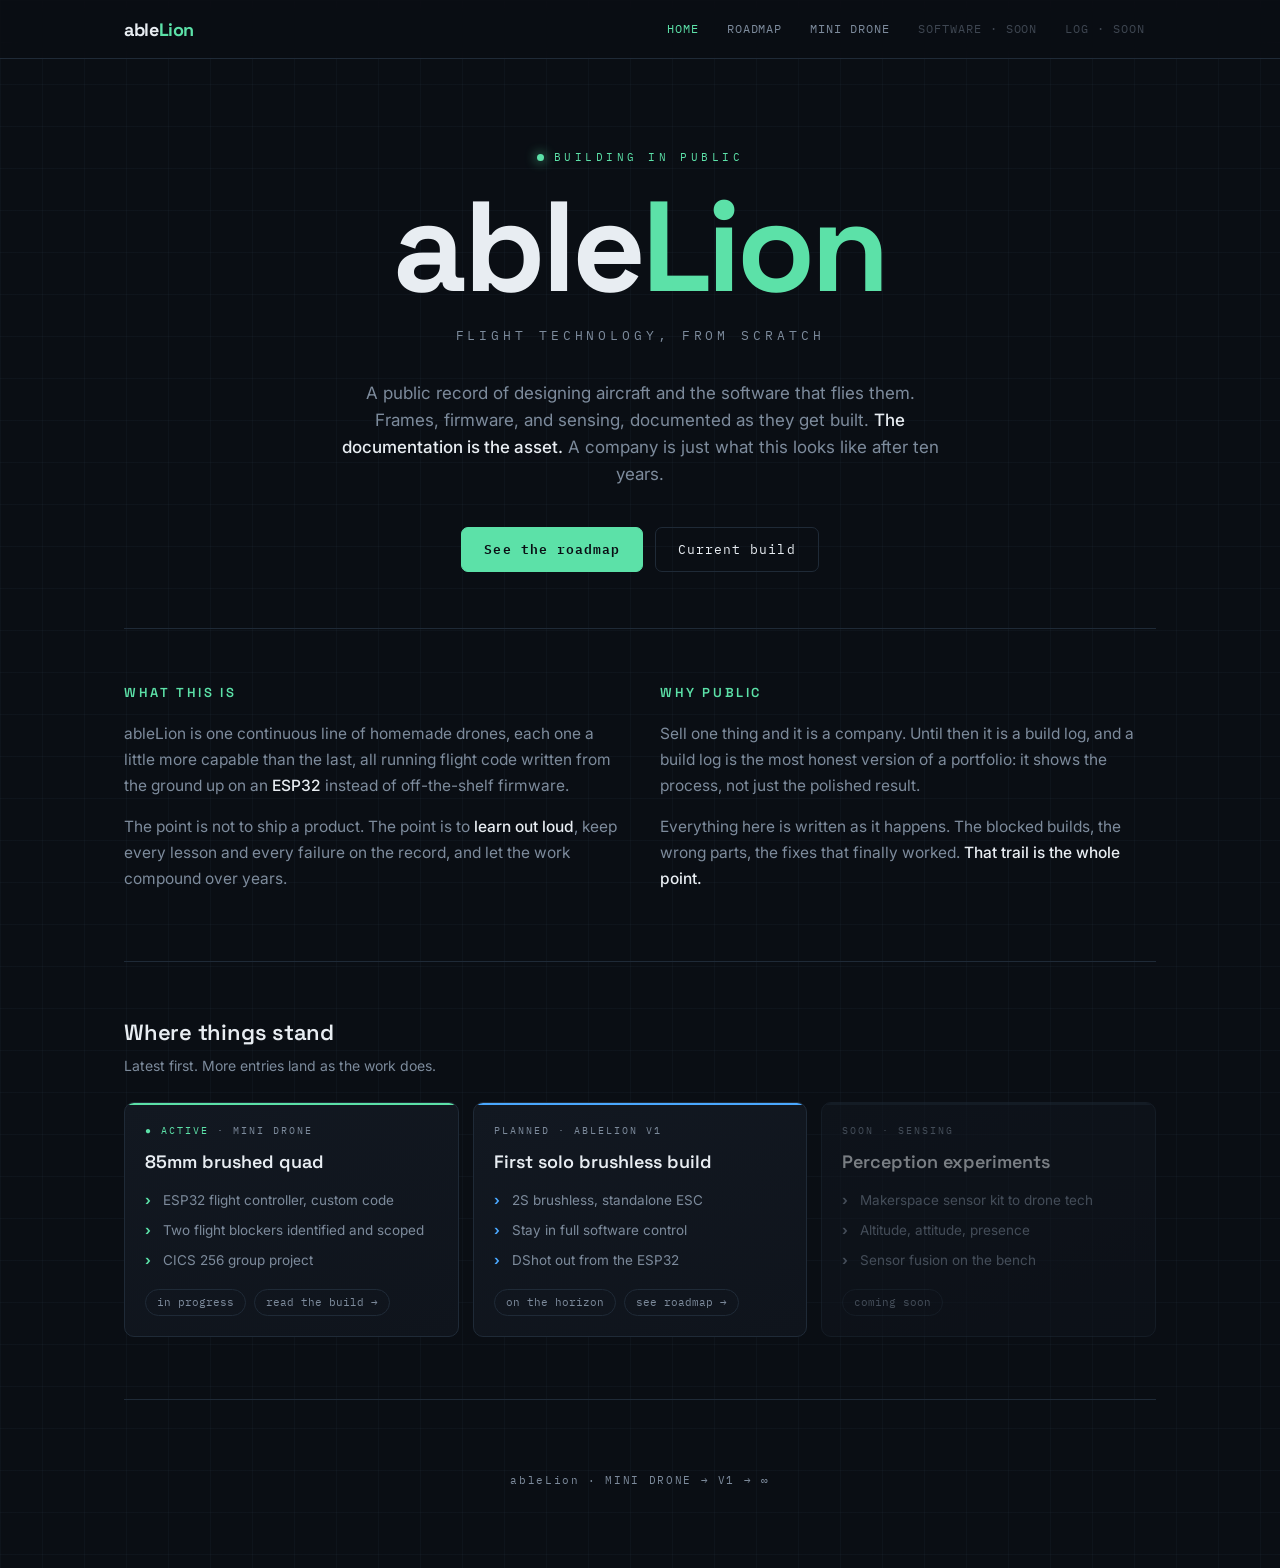
==== index.html @ c506b59f "ableLion site: homepage, roadmap, mini-drone build log" ====
<!DOCTYPE html>
<html lang="en">
<head>
<meta charset="UTF-8">
<meta name="viewport" content="width=device-width, initial-scale=1.0">
<title>ableLion</title>
<link rel="stylesheet" href="style.css">
<style>
  .hero{padding:90px 0 56px;text-align:center;border-bottom:1px solid var(--line)}
  .hero .eyebrow{justify-content:center}
  .hero h1{font-size:clamp(56px,13vw,128px)}
  .tagline{font-family:'IBM Plex Mono',monospace;font-size:13px;letter-spacing:.3em;
    text-transform:uppercase;color:var(--dim);margin-top:18px}
  .mission{max-width:600px;margin:34px auto 0;color:var(--dim);font-size:17px;line-height:1.6}
  .mission b{color:var(--ink);font-weight:500}
  .cta{display:flex;gap:12px;justify-content:center;flex-wrap:wrap;margin-top:38px}
  .btn{font-family:'IBM Plex Mono',monospace;font-size:13px;letter-spacing:.08em;
    padding:12px 22px;border-radius:7px;border:1px solid var(--line);transition:.18s}
  .btn.p{background:var(--signal);color:var(--void);border-color:var(--signal);font-weight:600}
  .btn.p:hover{box-shadow:0 0 22px rgba(92,225,168,.4)}
  .btn:hover{border-color:var(--signal);color:var(--ink)}

  .intro{padding:54px 0;border-bottom:1px solid var(--line)}
  .intro-grid{display:grid;grid-template-columns:1fr 1fr;gap:40px;align-items:start}
  .intro h2{font-family:'Space Grotesk',sans-serif;font-size:13px;letter-spacing:.2em;
    text-transform:uppercase;color:var(--signal);margin-bottom:18px;font-weight:600}
  .intro p{color:var(--dim);font-size:15.5px;line-height:1.7;margin-bottom:14px}
  .intro p b{color:var(--ink);font-weight:500}
  @media(max-width:720px){.intro-grid{grid-template-columns:1fr;gap:28px}}

  .status{padding:54px 0}
  .status h2{font-family:'Space Grotesk',sans-serif;font-size:22px;font-weight:600;
    margin-bottom:6px;letter-spacing:-.01em}
  .status-sub{color:var(--dim);font-size:14px;margin-bottom:26px}
  .feed a.card{display:block;transition:.18s}
  .feed a.card:hover{border-color:var(--signal);transform:translateY(-2px)}
  .feed .card-k .stamp{color:var(--signal)}
  .soon-card{opacity:.5}
  .soon-card .card-k{color:var(--dim)}
</style>
</head>
<body>

<nav><div class="nav-inner">
  <div class="brand">able<span class="l">Lion</span></div>
  <div class="nav-links">
    <a href="index.html" class="active">HOME</a>
    <a href="roadmap.html">ROADMAP</a>
    <a href="mini-drone.html">MINI DRONE</a>
    <a class="soon">SOFTWARE · SOON</a>
    <a class="soon">LOG · SOON</a>
  </div>
</div></nav>

<div class="wrap">

  <section class="hero">
    <div class="eyebrow">Building in public</div>
    <h1><span class="a">able</span><span class="l">Lion</span></h1>
    <p class="tagline">flight technology, from scratch</p>
    <p class="mission">A public record of designing aircraft and the software that flies them. Frames, firmware, and sensing, documented as they get built. <b>The documentation is the asset.</b> A company is just what this looks like after ten years.</p>
    <div class="cta">
      <a href="roadmap.html" class="btn p">See the roadmap</a>
      <a href="mini-drone.html" class="btn">Current build</a>
    </div>
  </section>

  <section class="intro">
    <div class="intro-grid">
      <div>
        <h2>What this is</h2>
        <p>ableLion is one continuous line of homemade drones, each one a little more capable than the last, all running flight code written from the ground up on an <b>ESP32</b> instead of off-the-shelf firmware.</p>
        <p>The point is not to ship a product. The point is to <b>learn out loud</b>, keep every lesson and every failure on the record, and let the work compound over years.</p>
      </div>
      <div>
        <h2>Why public</h2>
        <p>Sell one thing and it is a company. Until then it is a build log, and a build log is the most honest version of a portfolio: it shows the process, not just the polished result.</p>
        <p>Everything here is written as it happens. The blocked builds, the wrong parts, the fixes that finally worked. <b>That trail is the whole point.</b></p>
      </div>
    </div>
  </section>

  <section class="status">
    <h2>Where things stand</h2>
    <p class="status-sub">Latest first. More entries land as the work does.</p>
    <div class="grid feed">

      <a href="mini-drone.html" class="card s">
        <div class="card-k"><span class="stamp">● ACTIVE</span> · MINI DRONE</div>
        <h3>85mm brushed quad</h3>
        <ul>
          <li>ESP32 flight controller, custom code</li>
          <li>Two flight blockers identified and scoped</li>
          <li>CICS 256 group project</li>
        </ul>
        <div class="specs">
          <span class="chip">in progress</span>
          <span class="chip">read the build →</span>
        </div>
      </a>

      <a href="roadmap.html" class="card b">
        <div class="card-k">PLANNED · ableLion V1</div>
        <h3>First solo brushless build</h3>
        <ul>
          <li>2S brushless, standalone ESC</li>
          <li>Stay in full software control</li>
          <li>DShot out from the ESP32</li>
        </ul>
        <div class="specs">
          <span class="chip">on the horizon</span>
          <span class="chip">see roadmap →</span>
        </div>
      </a>

      <div class="card soon-card">
        <div class="card-k">SOON · SENSING</div>
        <h3>Perception experiments</h3>
        <ul>
          <li>Makerspace sensor kit to drone tech</li>
          <li>Altitude, attitude, presence</li>
          <li>Sensor fusion on the bench</li>
        </ul>
        <div class="specs"><span class="chip">coming soon</span></div>
      </div>

    </div>
  </section>

  <footer><p>ableLion · MINI DRONE → V1 → ∞</p></footer>

</div>
</body>
</html>
---- style.css ----
@import url('https://fonts.googleapis.com/css2?family=Space+Grotesk:wght@400;500;600;700&family=IBM+Plex+Mono:wght@400;500;600&family=Inter:wght@400;500&display=swap');

:root{
  --void:#0a0e14;
  --panel:#121821;
  --panel-2:#0f141c;
  --line:#1f2a37;
  --ink:#e8edf2;
  --dim:#7d8b9c;
  --signal:#5ce1a8;
  --warn:#ffb347;
  --beam:#4aa8ff;
  --grid:rgba(90,120,150,0.06);
}
*{box-sizing:border-box;margin:0;padding:0}
html{scroll-behavior:smooth}
body{
  background:var(--void);
  color:var(--ink);
  font-family:'Inter',system-ui,sans-serif;
  line-height:1.5;
  background-image:
    linear-gradient(var(--grid) 1px,transparent 1px),
    linear-gradient(90deg,var(--grid) 1px,transparent 1px);
  background-size:42px 42px;
  padding:0 0 80px;
}
a{color:inherit;text-decoration:none}
.wrap{max-width:1080px;margin:0 auto;padding:0 24px}

/* NAV */
nav{
  border-bottom:1px solid var(--line);
  position:sticky;top:0;z-index:50;
  background:rgba(10,14,20,.82);
  backdrop-filter:blur(10px);
}
.nav-inner{
  max-width:1080px;margin:0 auto;padding:14px 24px;
  display:flex;align-items:center;justify-content:space-between;
}
.brand{
  font-family:'Space Grotesk',sans-serif;font-weight:700;font-size:18px;
  letter-spacing:-.02em;
}
.brand .l{color:var(--signal)}
.nav-links{display:flex;gap:6px;flex-wrap:wrap}
.nav-links a{
  font-family:'IBM Plex Mono',monospace;font-size:12px;letter-spacing:.08em;
  color:var(--dim);padding:6px 11px;border-radius:5px;transition:.18s;
}
.nav-links a:hover{color:var(--ink);background:var(--panel)}
.nav-links a.active{color:var(--signal)}
.nav-links a.soon{opacity:.45;cursor:default}
.nav-links a.soon:hover{background:none;color:var(--dim)}

/* HERO bits */
.eyebrow{
  font-family:'IBM Plex Mono',monospace;
  font-size:11px;letter-spacing:.32em;text-transform:uppercase;
  color:var(--signal);display:flex;align-items:center;gap:10px;margin-bottom:20px;
}
.eyebrow.b{color:var(--beam)}
.eyebrow.b::before{background:var(--beam);box-shadow:0 0 12px var(--beam)}
.eyebrow.w{color:var(--warn)}
.eyebrow.w::before{background:var(--warn);box-shadow:0 0 12px var(--warn)}
.eyebrow::before{content:"";width:7px;height:7px;border-radius:50%;
  background:var(--signal);box-shadow:0 0 12px var(--signal);
  animation:pulse 2.4s ease-in-out infinite;}
@keyframes pulse{0%,100%{opacity:1}50%{opacity:.35}}

h1{font-family:'Space Grotesk',sans-serif;font-weight:700;
  font-size:clamp(40px,8vw,78px);line-height:.96;letter-spacing:-.03em;}
h1 .a{color:var(--ink)} h1 .l{color:var(--signal)}

.specs{display:flex;flex-wrap:wrap;gap:8px;margin-top:14px}
.chip{font-family:'IBM Plex Mono',monospace;font-size:11px;color:var(--dim);
  border:1px solid var(--line);border-radius:20px;padding:4px 11px}

/* CARDS */
.grid{display:grid;grid-template-columns:repeat(auto-fit,minmax(250px,1fr));gap:14px}
.card{background:linear-gradient(160deg,var(--panel),var(--panel-2));
  border:1px solid var(--line);border-radius:10px;padding:20px;
  position:relative;overflow:hidden;}
.card::before{content:"";position:absolute;top:0;left:0;width:100%;height:2px;
  background:var(--accent,var(--line))}
.card.s{--accent:var(--signal)} .card.b{--accent:var(--beam)} .card.w{--accent:var(--warn)}
.card-k{font-family:'IBM Plex Mono',monospace;font-size:10px;letter-spacing:.2em;
  text-transform:uppercase;color:var(--dim);margin-bottom:10px}
.card h3{font-family:'Space Grotesk',sans-serif;font-size:18px;font-weight:600;margin-bottom:10px}
.card ul{list-style:none;font-size:13.5px;color:var(--dim)}
.card li{padding:5px 0 5px 18px;position:relative}
.card li::before{content:"›";position:absolute;left:0;color:var(--accent,var(--dim));font-weight:700}
.card li b{color:var(--ink);font-weight:500}

footer{padding-top:40px;text-align:center;border-top:1px solid var(--line);margin-top:8px}
footer p{font-family:'IBM Plex Mono',monospace;font-size:11px;color:var(--dim);letter-spacing:.15em;padding-top:32px}

@media (prefers-reduced-motion:reduce){*{animation:none!important}}
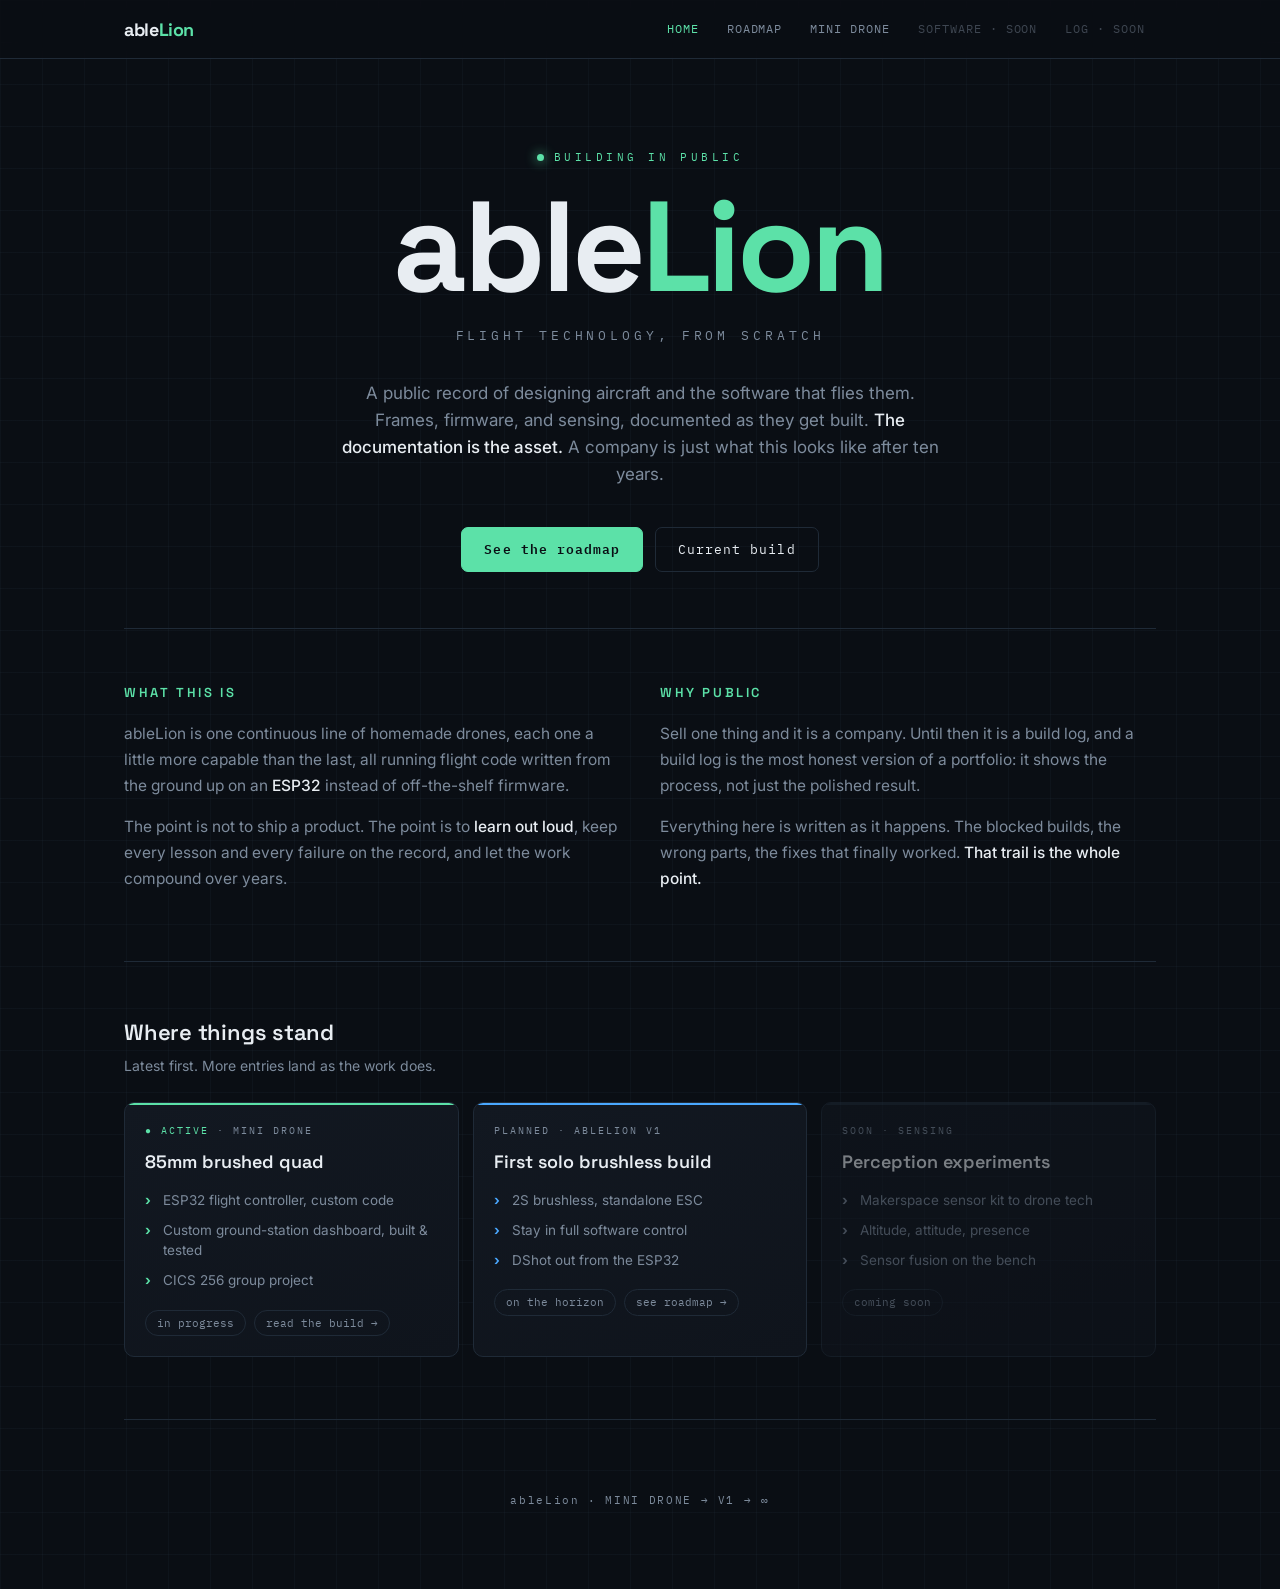
==== commit 823bb48b: "Reframe site as a record of done work; add ground-station dashboard shot" ====
--- a/index.html
+++ b/index.html
@@ -90,7 +90,7 @@
         <h3>85mm brushed quad</h3>
         <ul>
           <li>ESP32 flight controller, custom code</li>
-          <li>Two flight blockers identified and scoped</li>
+          <li>Custom ground-station dashboard, built &amp; tested</li>
           <li>CICS 256 group project</li>
         </ul>
         <div class="specs">
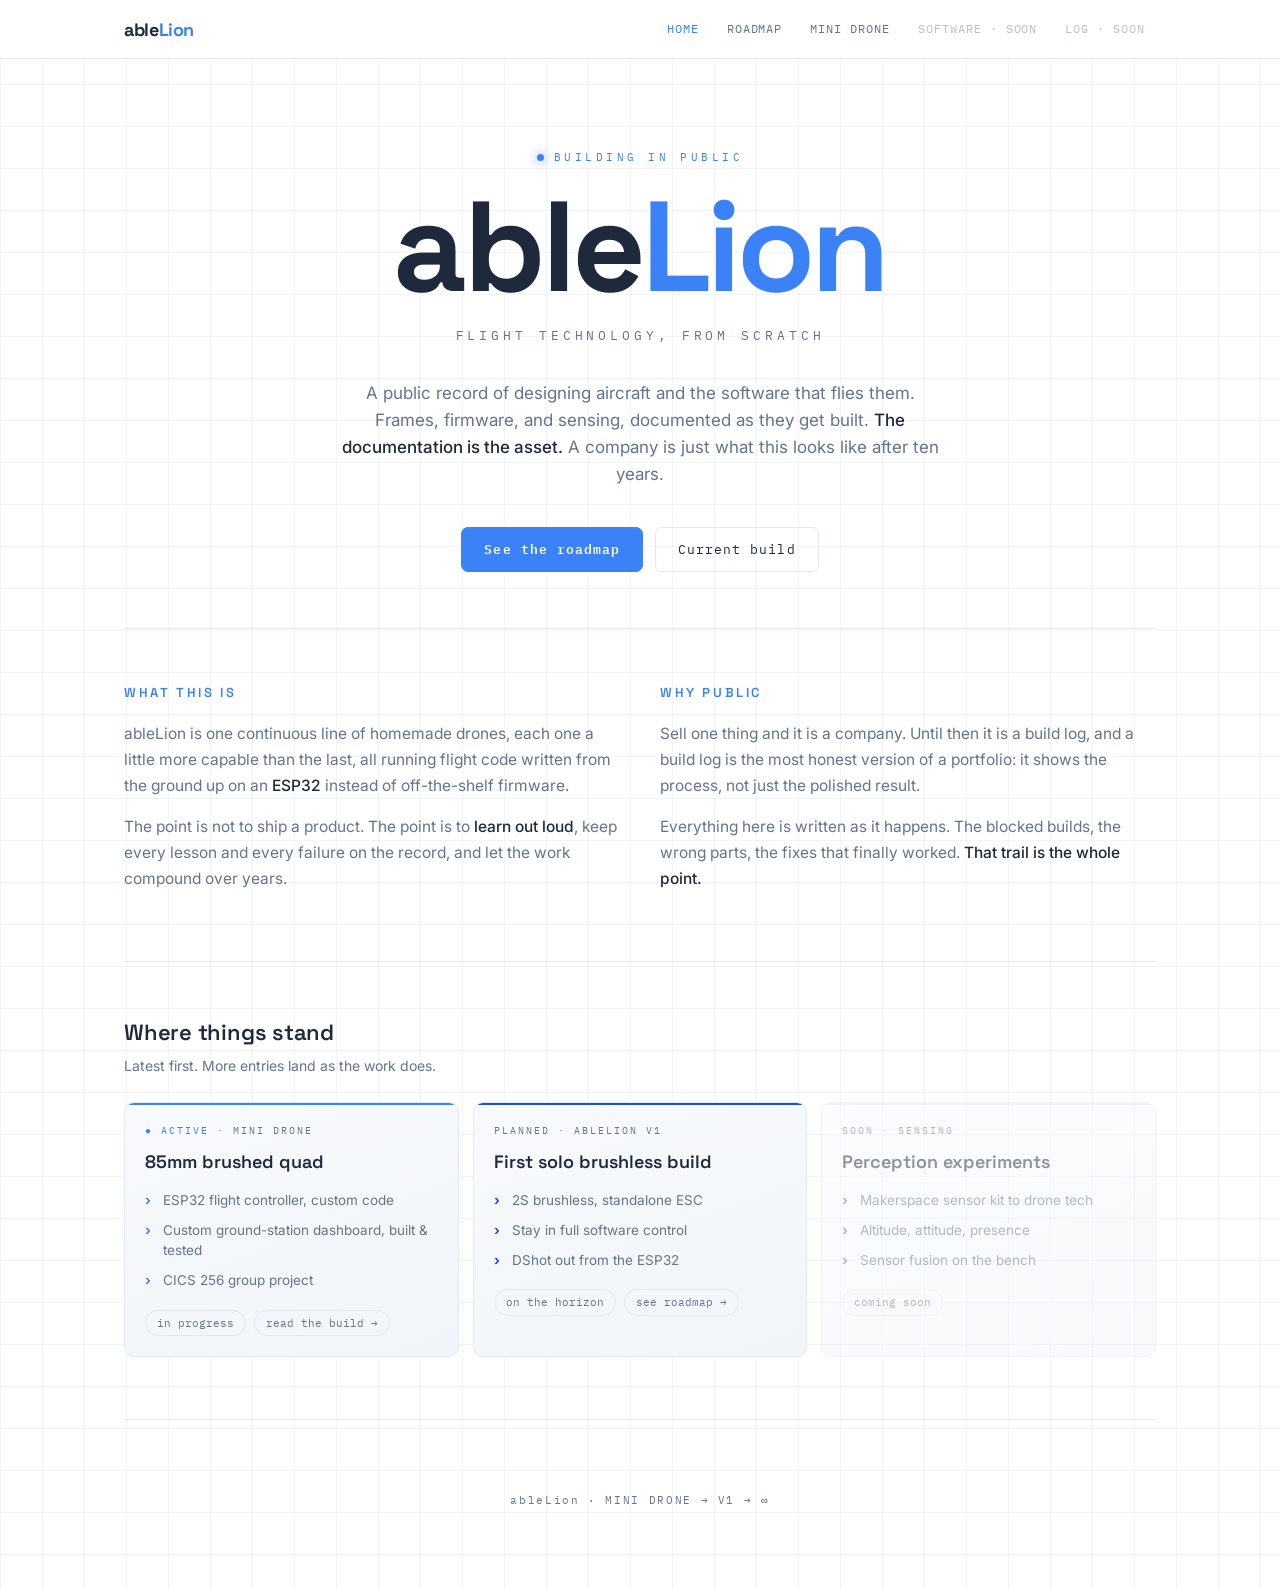
==== commit 229a6127: "Restyle site to a white / blue / grey palette (matches the dashboard)" ====
--- a/index.html
+++ b/index.html
@@ -17,7 +17,7 @@
   .btn{font-family:'IBM Plex Mono',monospace;font-size:13px;letter-spacing:.08em;
     padding:12px 22px;border-radius:7px;border:1px solid var(--line);transition:.18s}
   .btn.p{background:var(--signal);color:var(--void);border-color:var(--signal);font-weight:600}
-  .btn.p:hover{box-shadow:0 0 22px rgba(92,225,168,.4)}
+  .btn.p:hover{box-shadow:0 0 22px rgba(59,130,246,.35)}
   .btn:hover{border-color:var(--signal);color:var(--ink)}
 
   .intro{padding:54px 0;border-bottom:1px solid var(--line)}
--- a/style.css
+++ b/style.css
@@ -1,16 +1,16 @@
 @import url('https://fonts.googleapis.com/css2?family=Space+Grotesk:wght@400;500;600;700&family=IBM+Plex+Mono:wght@400;500;600&family=Inter:wght@400;500&display=swap');
 
 :root{
-  --void:#0a0e14;
-  --panel:#121821;
-  --panel-2:#0f141c;
-  --line:#1f2a37;
-  --ink:#e8edf2;
-  --dim:#7d8b9c;
-  --signal:#5ce1a8;
-  --warn:#ffb347;
-  --beam:#4aa8ff;
-  --grid:rgba(90,120,150,0.06);
+  --void:#ffffff;        /* white — main background */
+  --panel:#f8fafc;       /* light grey panel */
+  --panel-2:#f1f5f9;     /* light grey panel (gradient end) */
+  --line:#e2e8f0;        /* hairlines / borders */
+  --ink:#1e293b;         /* primary dark-slate text */
+  --dim:#64748b;         /* grey secondary text */
+  --signal:#3b82f6;      /* primary blue accent */
+  --warn:#475569;        /* slate grey (status / inactive) */
+  --beam:#1d4ed8;        /* deep blue secondary accent */
+  --grid:rgba(100,116,139,0.08);  /* subtle grey grid on white */
 }
 *{box-sizing:border-box;margin:0;padding:0}
 html{scroll-behavior:smooth}
@@ -32,7 +32,7 @@
 nav{
   border-bottom:1px solid var(--line);
   position:sticky;top:0;z-index:50;
-  background:rgba(10,14,20,.82);
+  background:rgba(255,255,255,.82);
   backdrop-filter:blur(10px);
 }
 .nav-inner{
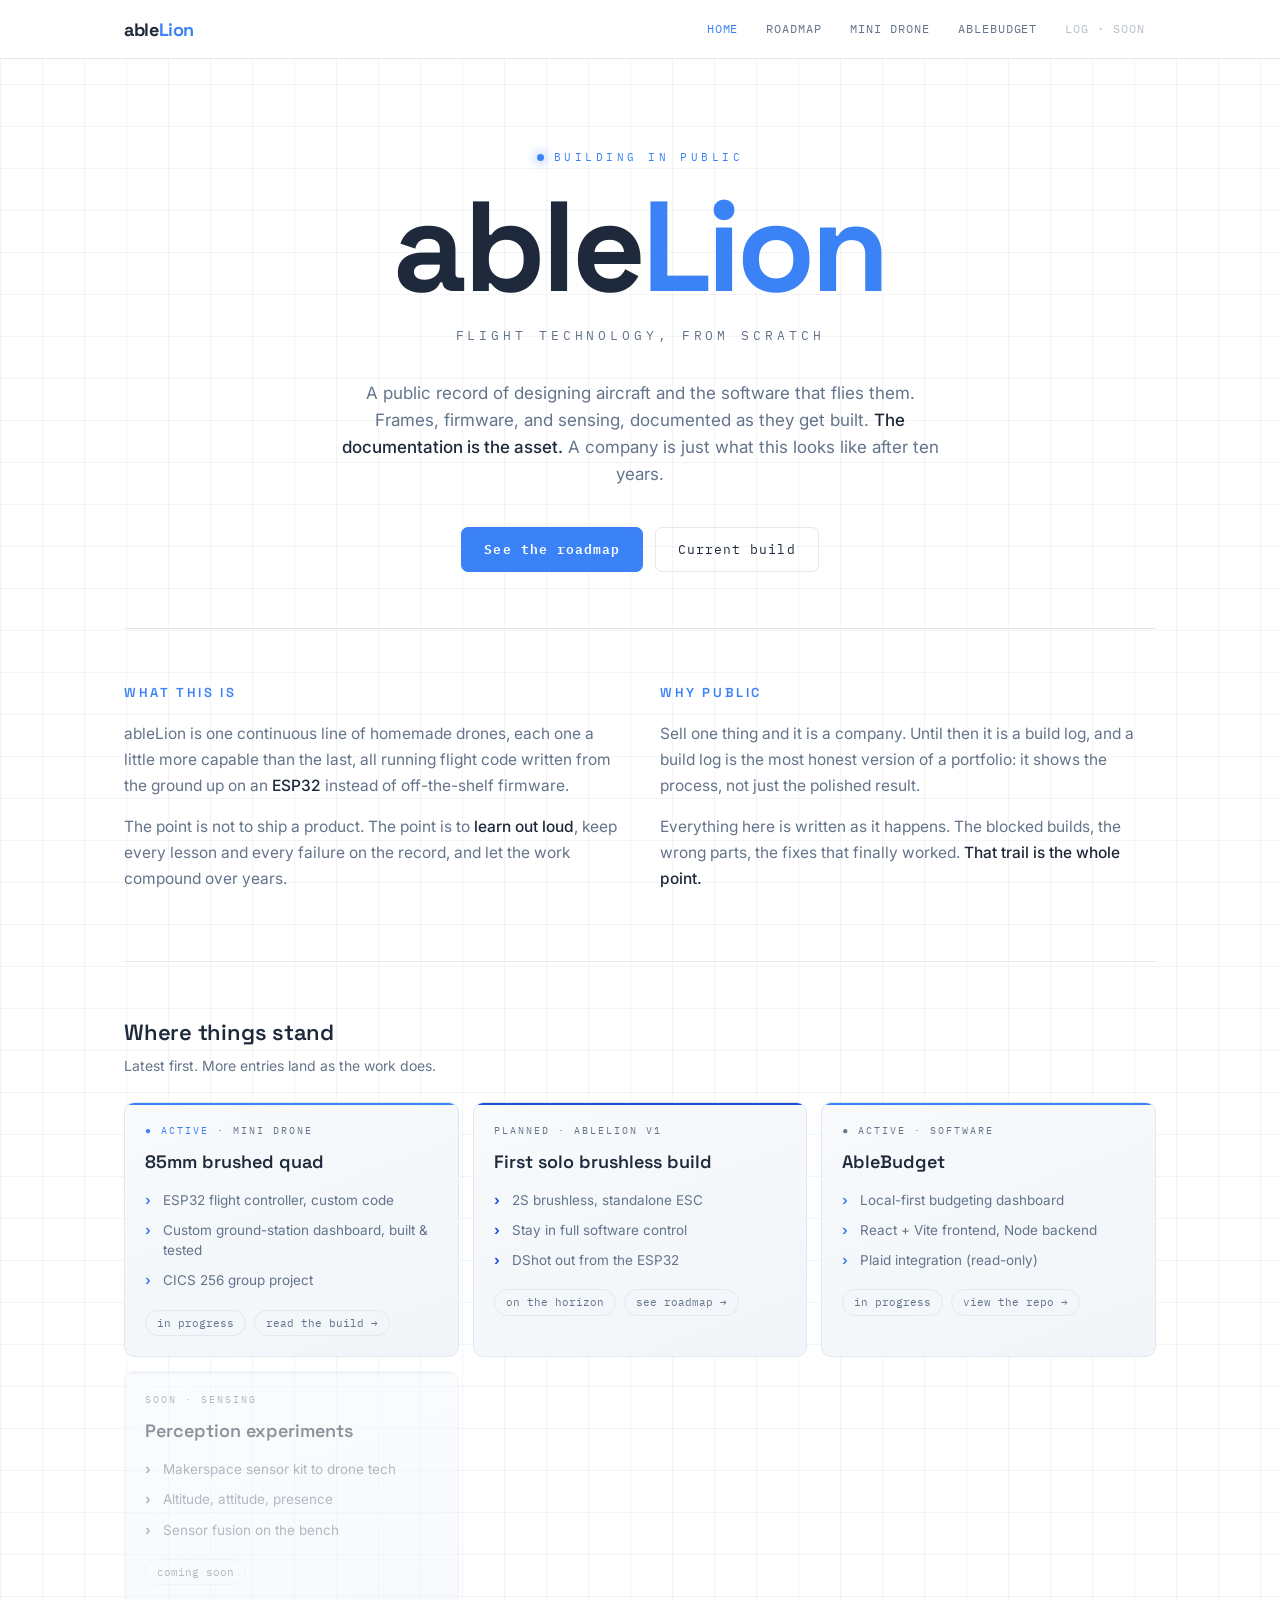
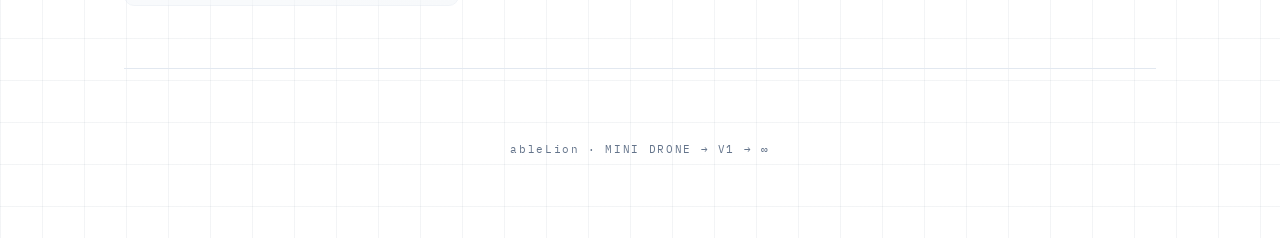
==== commit 6136a4d3: "Add AbleBudget link to homepage Link homepage nav and feed to the new AbleBudget page.  Co-authored-" ====
--- a/index.html
+++ b/index.html
@@ -47,7 +47,7 @@
     <a href="index.html" class="active">HOME</a>
     <a href="roadmap.html">ROADMAP</a>
     <a href="mini-drone.html">MINI DRONE</a>
-    <a class="soon">SOFTWARE · SOON</a>
+    <a href="ablebudget.html">ABLEBUDGET</a>
     <a class="soon">LOG · SOON</a>
   </div>
 </div></nav>
@@ -113,6 +113,17 @@
         </div>
       </a>
 
+      <a href="ablebudget.html" class="card s">
+        <div class="card-k">● ACTIVE · SOFTWARE</div>
+        <h3>AbleBudget</h3>
+        <ul>
+          <li>Local-first budgeting dashboard</li>
+          <li>React + Vite frontend, Node backend</li>
+          <li>Plaid integration (read-only)</li>
+        </ul>
+        <div class="specs"><span class="chip">in progress</span><span class="chip">view the repo →</span></div>
+      </a>
+
       <div class="card soon-card">
         <div class="card-k">SOON · SENSING</div>
         <h3>Perception experiments</h3>
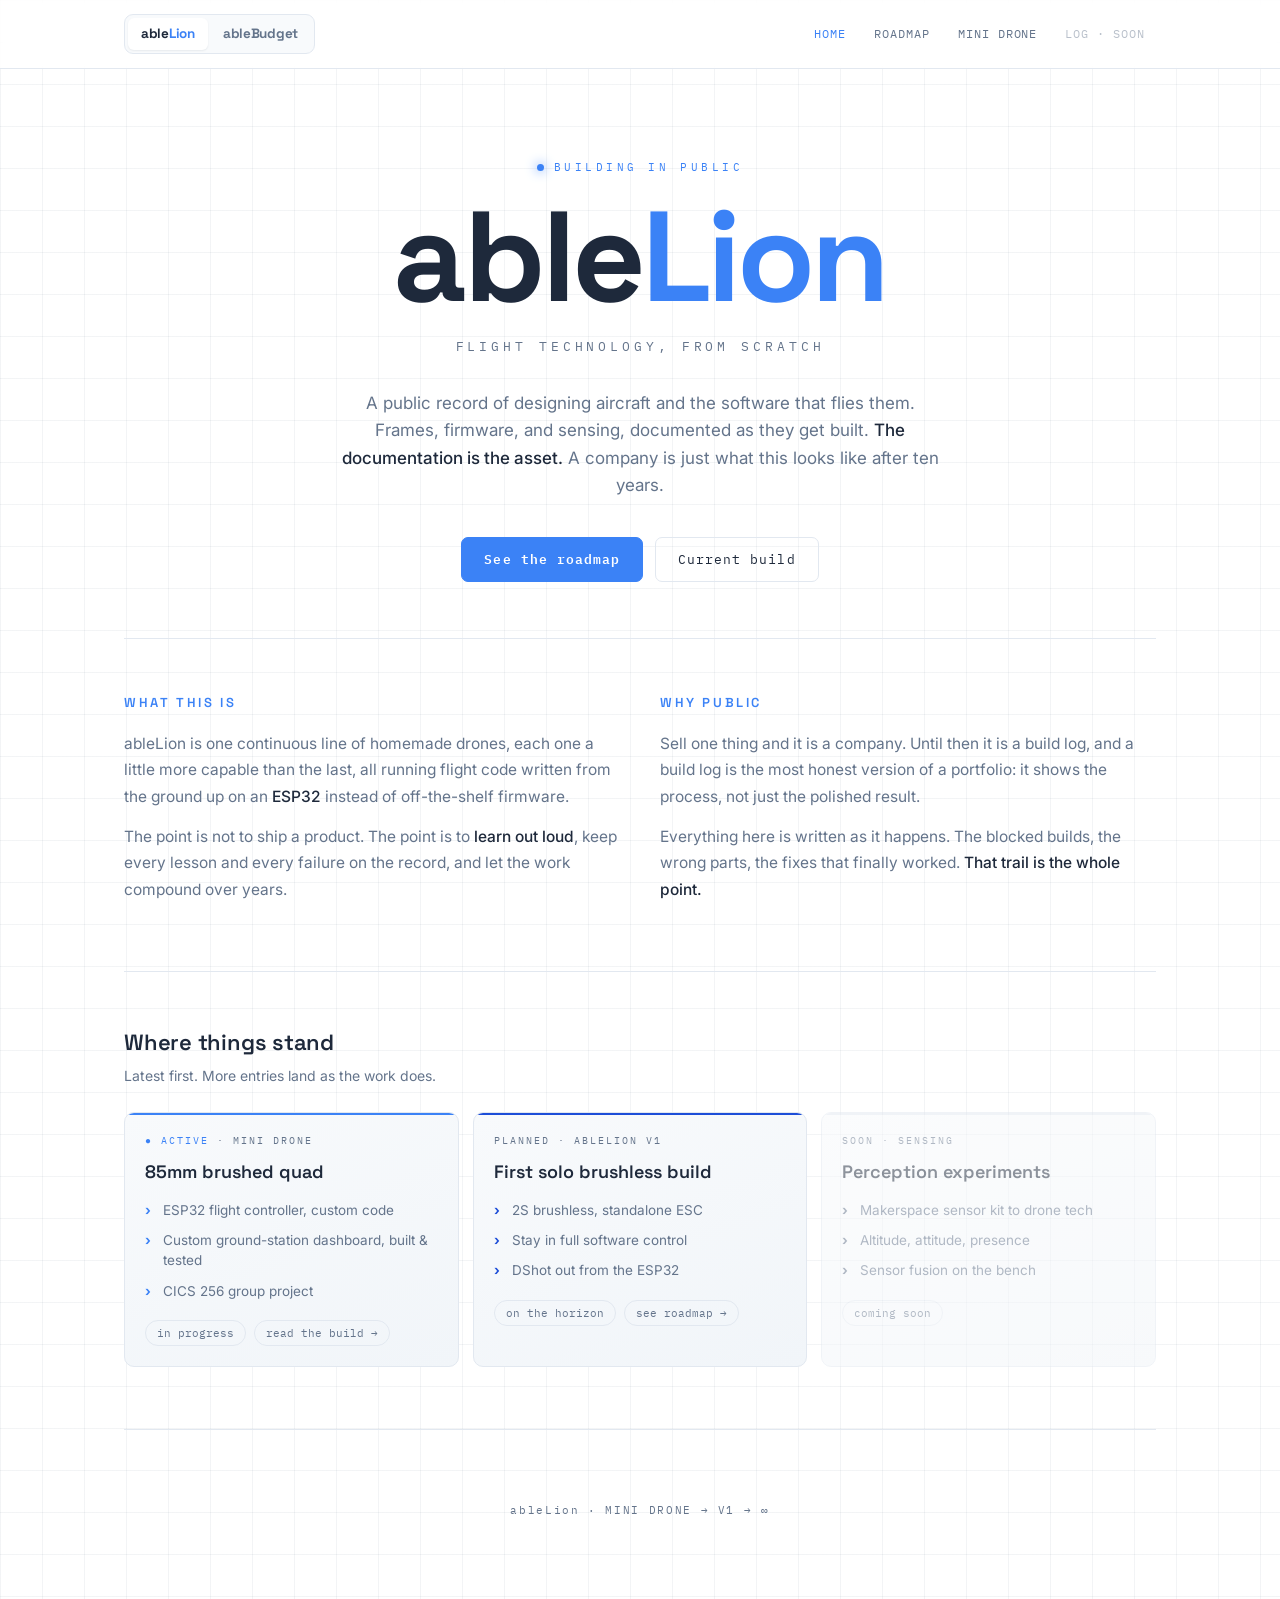
==== commit 73f8b7f5: "Rework ableBudget into a full project page with a left-side switcher Replace the basic ableBudget ta" ====
--- a/index.html
+++ b/index.html
@@ -42,12 +42,14 @@
 <body>
 
 <nav><div class="nav-inner">
-  <div class="brand">able<span class="l">Lion</span></div>
+  <div class="switch">
+    <a href="index.html" class="active">able<span>Lion</span></a>
+    <a href="ablebudget.html">able<span>Budget</span></a>
+  </div>
   <div class="nav-links">
     <a href="index.html" class="active">HOME</a>
     <a href="roadmap.html">ROADMAP</a>
     <a href="mini-drone.html">MINI DRONE</a>
-    <a href="ablebudget.html">ABLEBUDGET</a>
     <a class="soon">LOG · SOON</a>
   </div>
 </div></nav>
@@ -113,17 +115,6 @@
         </div>
       </a>
 
-      <a href="ablebudget.html" class="card s">
-        <div class="card-k">● ACTIVE · SOFTWARE</div>
-        <h3>AbleBudget</h3>
-        <ul>
-          <li>Local-first budgeting dashboard</li>
-          <li>React + Vite frontend, Node backend</li>
-          <li>Plaid integration (read-only)</li>
-        </ul>
-        <div class="specs"><span class="chip">in progress</span><span class="chip">view the repo →</span></div>
-      </a>
-
       <div class="card soon-card">
         <div class="card-k">SOON · SENSING</div>
         <h3>Perception experiments</h3>
--- a/style.css
+++ b/style.css
@@ -1,7 +1,7 @@
 @import url('https://fonts.googleapis.com/css2?family=Space+Grotesk:wght@400;500;600;700&family=IBM+Plex+Mono:wght@400;500;600&family=Inter:wght@400;500&display=swap');
 
 :root{
-  --void:#ffffff;        /* white — main background */
+  --void:#ffffff;        /* white, main background */
   --panel:#f8fafc;       /* light grey panel */
   --panel-2:#f1f5f9;     /* light grey panel (gradient end) */
   --line:#e2e8f0;        /* hairlines / borders */
@@ -26,6 +26,8 @@
   padding:0 0 80px;
 }
 a{color:inherit;text-decoration:none}
+code{font-family:'IBM Plex Mono',monospace;font-size:.88em;color:var(--beam);
+  background:var(--panel);border:1px solid var(--line);border-radius:4px;padding:1px 5px}
 .wrap{max-width:1080px;margin:0 auto;padding:0 24px}
 
 /* NAV */
@@ -53,6 +55,17 @@
 .nav-links a.active{color:var(--signal)}
 .nav-links a.soon{opacity:.45;cursor:default}
 .nav-links a.soon:hover{background:none;color:var(--dim)}
+
+/* PROJECT SWITCHER (left, in place of the brand) */
+.switch{display:inline-flex;align-items:center;gap:2px;border:1px solid var(--line);
+  border-radius:9px;padding:3px;background:var(--panel);flex-shrink:0}
+.switch a{font-family:'Space Grotesk',sans-serif;font-size:13.5px;font-weight:700;
+  letter-spacing:-.02em;color:var(--dim);padding:6px 13px;border-radius:6px;transition:.18s}
+.switch a span{color:var(--dim);transition:.18s}
+.switch a:hover{color:var(--ink)}
+.switch a:hover span{color:var(--signal)}
+.switch a.active{background:var(--void);color:var(--ink);box-shadow:0 1px 2px rgba(15,23,42,.07)}
+.switch a.active span{color:var(--signal)}
 
 /* HERO bits */
 .eyebrow{
@@ -93,6 +106,9 @@
 .card li::before{content:"›";position:absolute;left:0;color:var(--accent,var(--dim));font-weight:700}
 .card li b{color:var(--ink);font-weight:500}
 
+.soon-card{opacity:.5}
+.soon-card .card-k{color:var(--dim)}
+
 footer{padding-top:40px;text-align:center;border-top:1px solid var(--line);margin-top:8px}
 footer p{font-family:'IBM Plex Mono',monospace;font-size:11px;color:var(--dim);letter-spacing:.15em;padding-top:32px}
 
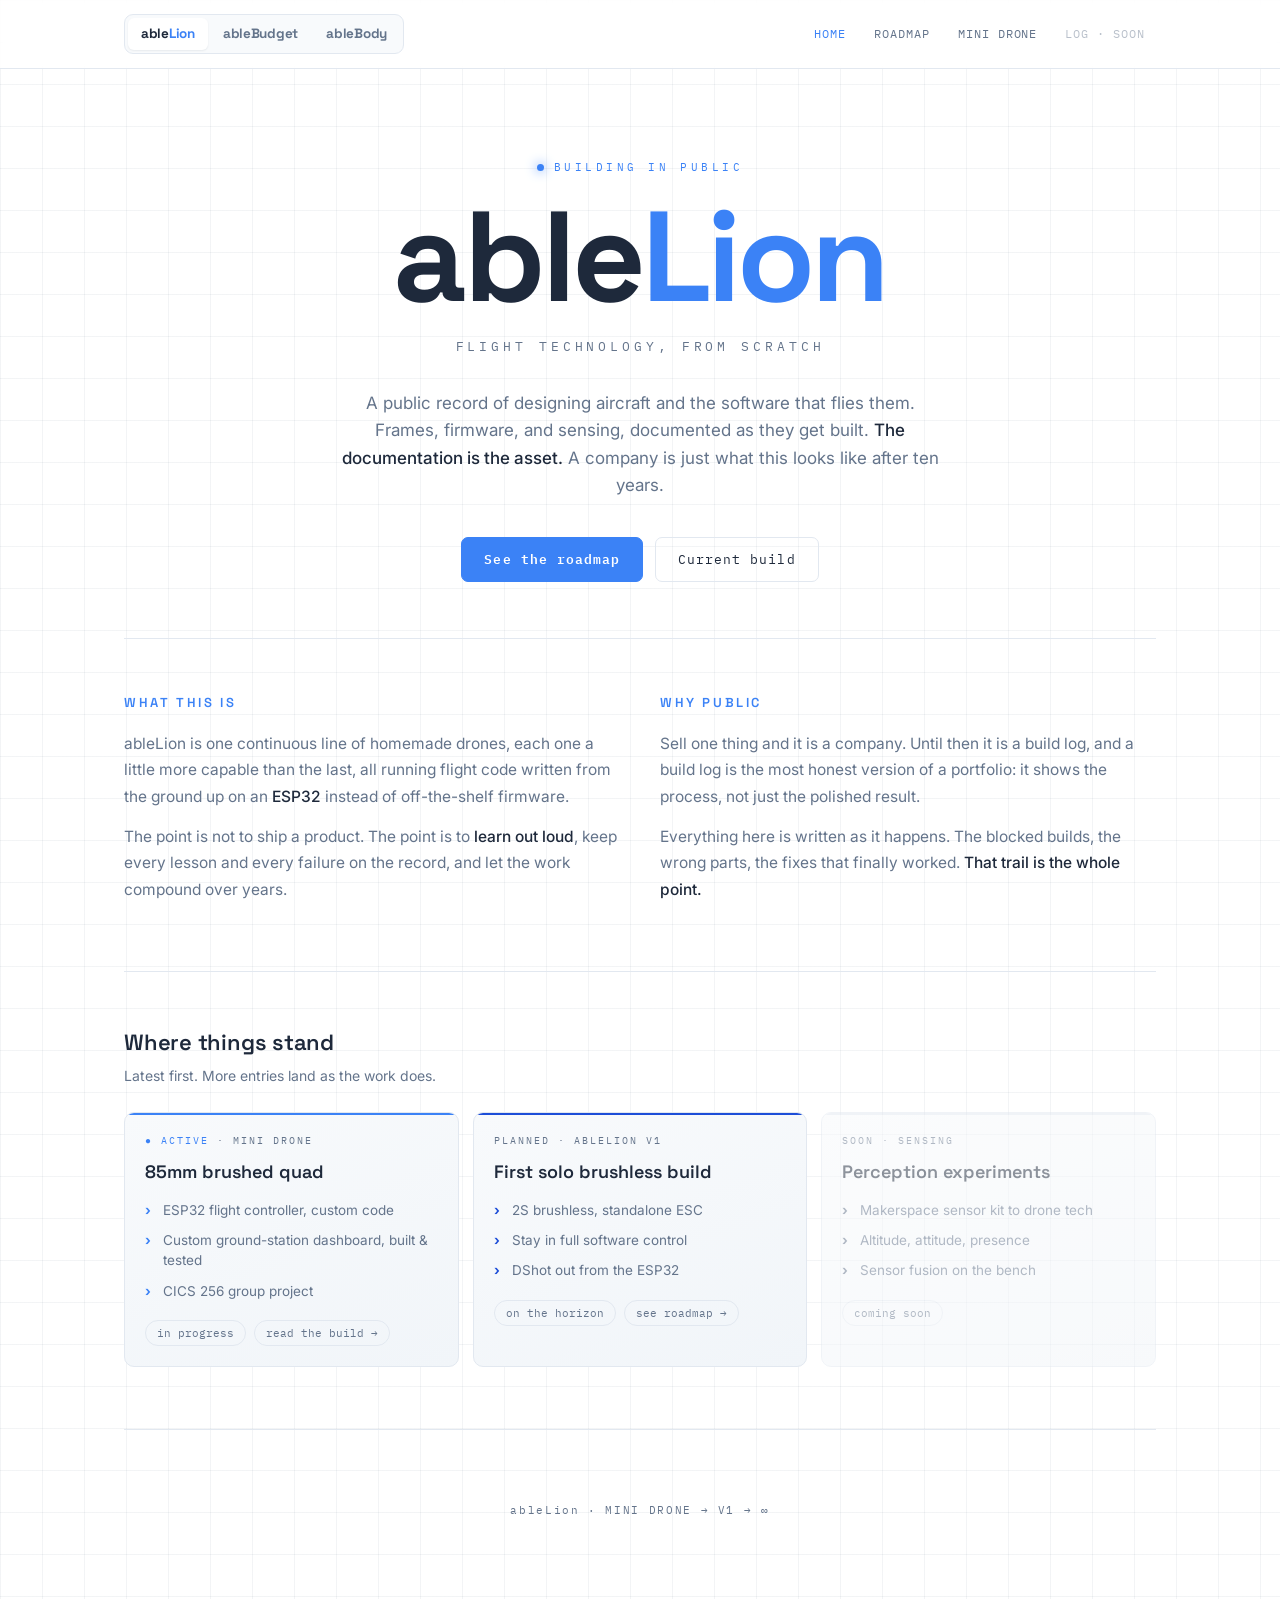
==== commit 2a8d7dc3: "Add ableBody project page and 3rd switch option Add ablebody.html (local Mac health dashboard on the" ====
--- a/index.html
+++ b/index.html
@@ -45,6 +45,7 @@
   <div class="switch">
     <a href="index.html" class="active">able<span>Lion</span></a>
     <a href="ablebudget.html">able<span>Budget</span></a>
+    <a href="ablebody.html">able<span>Body</span></a>
   </div>
   <div class="nav-links">
     <a href="index.html" class="active">HOME</a>
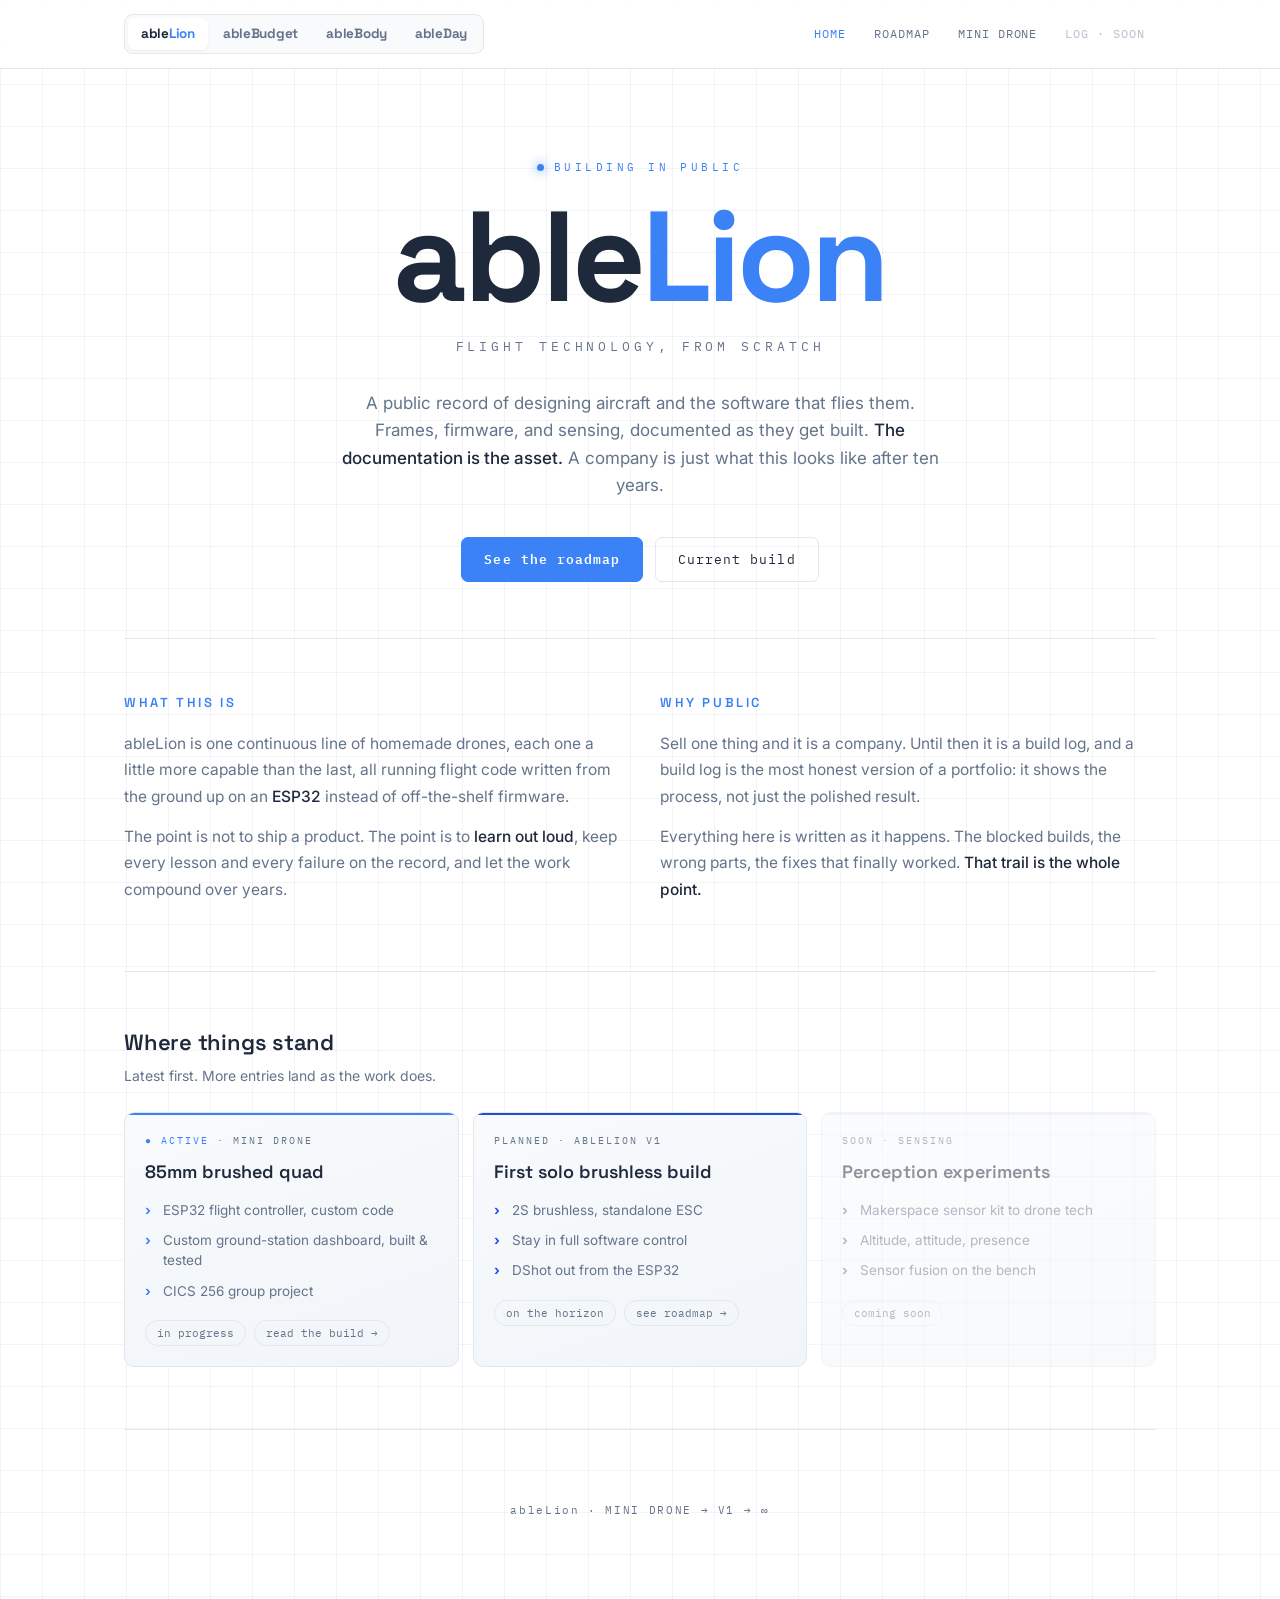
==== commit 8bf26e51: "Add ableDay project page + switcher link across pages" ====
--- a/index.html
+++ b/index.html
@@ -46,6 +46,7 @@
     <a href="index.html" class="active">able<span>Lion</span></a>
     <a href="ablebudget.html">able<span>Budget</span></a>
     <a href="ablebody.html">able<span>Body</span></a>
+    <a href="ableday.html">able<span>Day</span></a>
   </div>
   <div class="nav-links">
     <a href="index.html" class="active">HOME</a>
--- a/style.css
+++ b/style.css
@@ -90,6 +90,23 @@
 .chip{font-family:'IBM Plex Mono',monospace;font-size:11px;color:var(--dim);
   border:1px solid var(--line);border-radius:20px;padding:4px 11px}
 
+/* LAUNCH BUTTON (local-app link on project pages) */
+.launch{margin-top:26px}
+.launch-btn{
+  display:inline-flex;align-items:center;gap:10px;
+  font-family:'Space Grotesk',sans-serif;font-weight:600;font-size:15px;letter-spacing:-.01em;
+  color:var(--void);background:var(--signal);
+  border:1px solid var(--signal);border-radius:8px;padding:12px 22px;
+  box-shadow:0 6px 18px rgba(59,130,246,.22);transition:.18s;
+}
+.launch-btn::after{content:"→";font-family:'IBM Plex Mono',monospace;font-size:15px;
+  transition:transform .18s}
+.launch-btn:hover{background:var(--beam);border-color:var(--beam);
+  box-shadow:0 8px 22px rgba(29,78,216,.30);transform:translateY(-1px)}
+.launch-btn:hover::after{transform:translateX(3px)}
+.launch-note{display:block;margin-top:10px;
+  font-family:'IBM Plex Mono',monospace;font-size:11.5px;letter-spacing:.04em;color:var(--dim)}
+
 /* CARDS */
 .grid{display:grid;grid-template-columns:repeat(auto-fit,minmax(250px,1fr));gap:14px}
 .card{background:linear-gradient(160deg,var(--panel),var(--panel-2));
